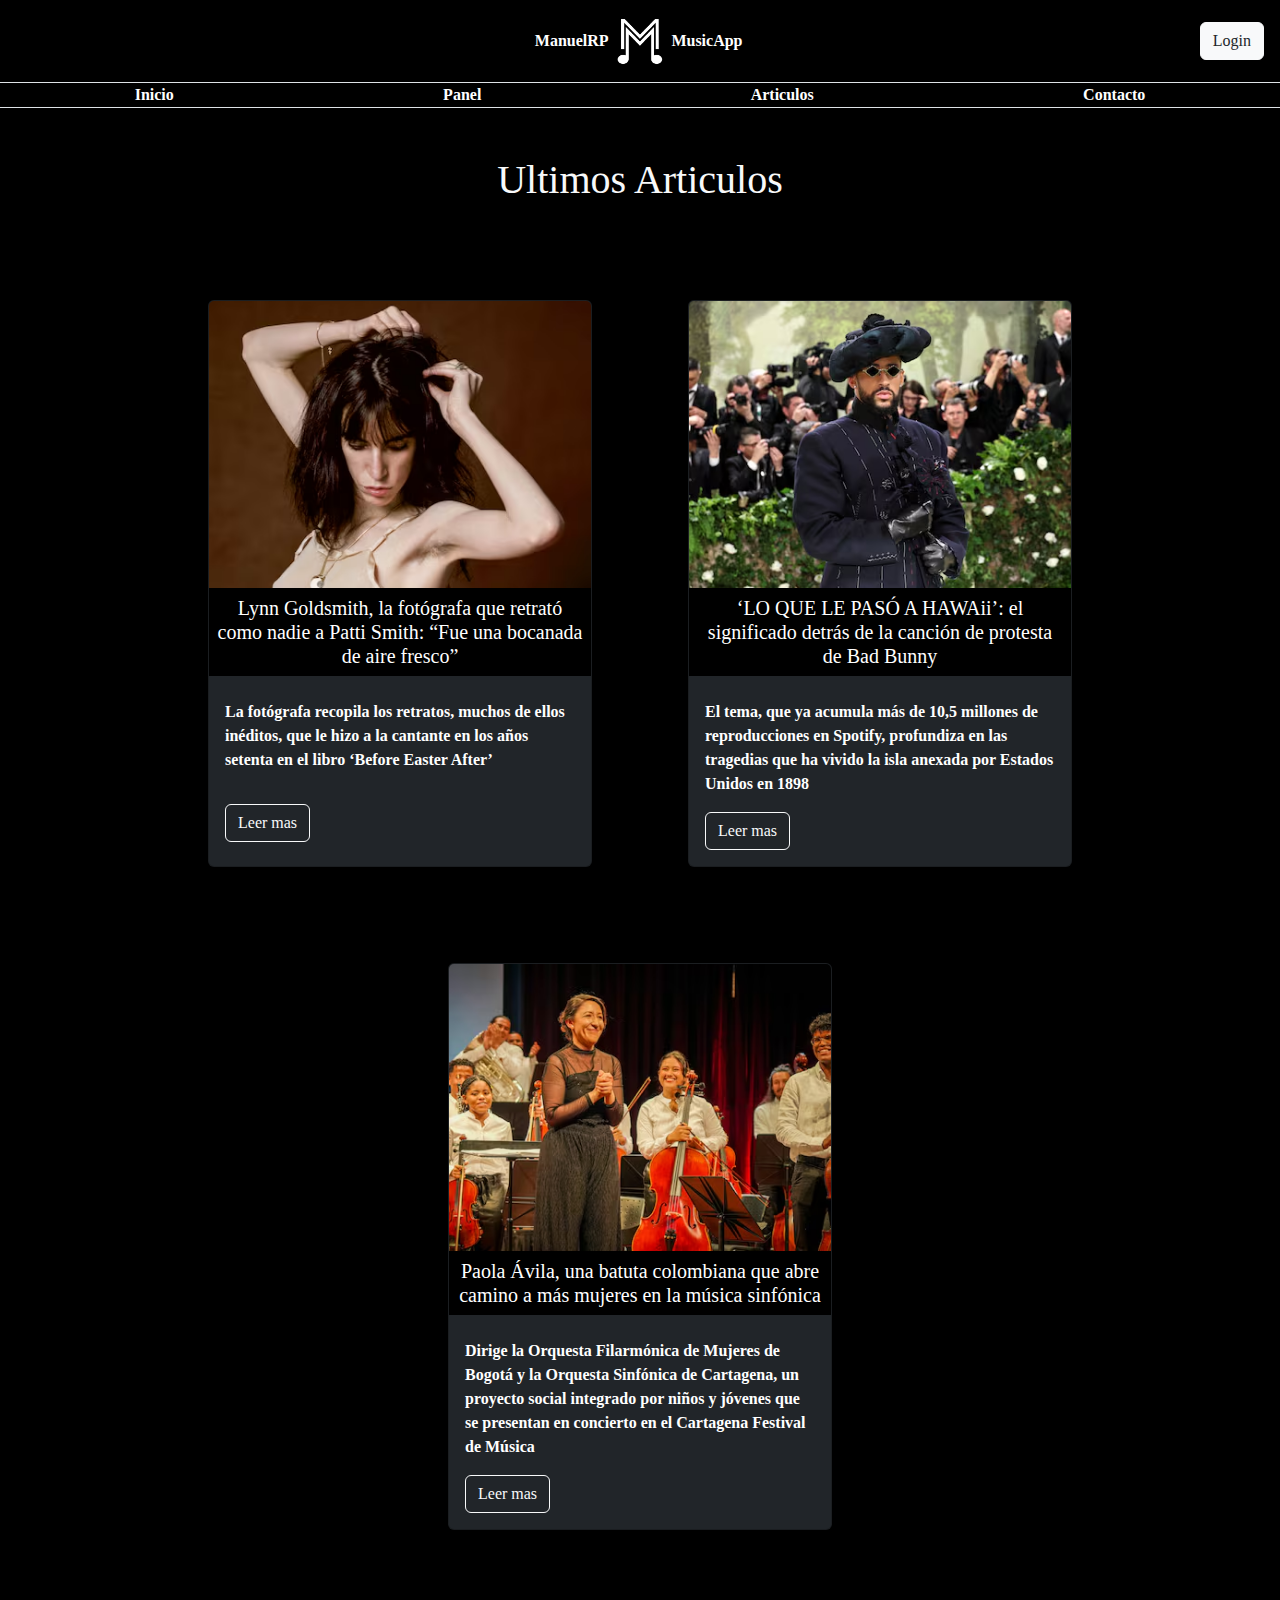
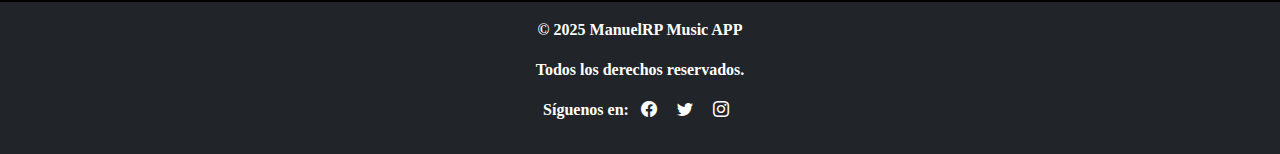
==== articulos.html @ 5cbef612 "Proyecto finalizado" ====
<!DOCTYPE html>
<html lang="en">
<head>
    <meta charset="UTF-8">
    <meta name="viewport" content="width=device-width, initial-scale=1.0">
    <title>Articulos</title>
    <link href="https://cdn.jsdelivr.net/npm/bootstrap@5.3.3/dist/css/bootstrap.min.css" rel="stylesheet">
    <link href="styles.css" rel="stylesheet">
    <link rel="stylesheet" href="https://cdn.jsdelivr.net/npm/bootstrap-icons@1.11.3/font/bootstrap-icons.min.css">
</head>
<body>
    <header class="d-flex justify-content-between align-items-center p-3 shadow-lg  border-bottom  ">

        <nav class="d-flex justify-content-between align-items-center w-100 h-100 ">
            <ul class="d-flex justify-content-between align-items-center list-unstyled m-0 w-100">
                <li class="nav-item"><a class="nav-link text-white" href="#"></a></li>
                <li class="nav-item"><a class="nav-link text-white" href="#">ManuelRP</a></li>
            </ul>
        </nav>
        <img style="height: 50px;" class="rounded mx-2"
            src="imagenes/Gemini_Generated_Image_ikzjtuikzjtuikzj-removebg-preview (3).png" alt="Logo">
        <nav class="d-flex justify-content-between align-items-center w-100 h-100">
            <ul class="d-flex justify-content-between align-items-center list-unstyled m-0 w-100">
                <li class="nav-item"><a class="nav-link text-white" href="#">MusicApp</a></li>

                <li class="btn btn-light nav-item"><a class="nav-link text-dark" href="login.html">Login</a></li>
            </ul>
        </nav>


    </header>
    <nav class="d-flex justify-content-around align-items-center w-100 h-100 border-bottom mx2 ">
        <ul class="d-flex justify-content-around align-items-center list-unstyled m-0 w-100">
            <li class="nav-item"><a class="nav-link text-white" href="index.html">Inicio</a></li>
            <li class="nav-item"><a class="nav-link text-white" href="vistaprevia.html">Panel</a></li>
            <li class="nav-item"><a class="nav-link text-white" href="#">Articulos</a></li>
            <li class="nav-item"><a class="nav-link text-white" href="contacto.html">Contacto</a></li>
        </ul>
    </nav>

    <h1 class="text-light m-5 d-flex justify-content-center">Ultimos Articulos</h1>

    <div class="col-12 d-flex flex-wrap justify-content-center">
        <div class="d-flex justify-content-center card m-5 bg-dark text-white" style="width: 24rem;">
            <img src="imagenes/articulos/X3DVZY3REBEX5IAEAN7FU53CKQ.avif " class="card-img-top" alt="Album Image">
            <div class="card-body p-0">
                <h5 class="card-title bg-black text-center p-2">Lynn Goldsmith, la fotógrafa que retrató como nadie a Patti Smith: “Fue una bocanada de aire fresco”</h5>
                <p class="card-text  p-3">La fotógrafa recopila los retratos, muchos de ellos inéditos, que le hizo a la cantante en los años setenta en el libro ‘Before Easter After’</p>
                <a href="articulos/articulo1.html" class="btn btn-outline-light mx-3 mb-3">Leer mas</a>
            </div>
        </div>
        <div class="card m-5 bg-dark text-white" style="width: 24rem;">
            <img src="imagenes/articulos/N4LJBERDIFHFDBNAQ56TUU7QDQ.avif" class="card-img-top" alt="Album Image">
            <div class="card-body p-0">
                <h5 class="card-title bg-black text-center p-2">‘LO QUE LE PASÓ A HAWAii’: el significado detrás de la canción de protesta de Bad Bunny</h5>
                <p class="card-text  p-3 mb-0">El tema, que ya acumula más de 10,5 millones de reproducciones en Spotify, profundiza en las tragedias que ha vivido la isla anexada por Estados Unidos en 1898</p>
                <a href="articulos/articulo2.html" class="btn btn-outline-light mx-3 mb-3">Leer mas</a>
            </div>
        </div>
        <div class="card m-5 bg-dark text-white" style="width: 24rem;">
            <img src="imagenes/articulos/RDFGGI43MND4RGNXGXQFCEMS6E.avif" class="card-img-top" alt="Album Image">
            <div class="card-body p-0">
                <h5 class="card-title bg-black text-center p-2">Paola Ávila, una batuta colombiana que abre camino a más mujeres en la música sinfónica</h5>
                <p class="card-text p-3 mb-0">Dirige la Orquesta Filarmónica de Mujeres de Bogotá y la Orquesta Sinfónica de Cartagena, un proyecto social integrado por niños y jóvenes que se presentan en concierto en el Cartagena Festival de Música</p>
                <a href="articulos/articulo3.html" class="btn btn-outline-light mx-3 mb-3">Leer mas</a>
            </div>
        </div>
    </div>
    <footer class="bg-dark text-white text-center p-3 mt-4">
        <p>&copy; 2025 ManuelRP Music APP</p>  <p>Todos los derechos reservados.</p>
        <p>Síguenos en:
            <a href="#" class="text-white mx-2"><i class="bi bi-facebook"></i></a>
            <a href="#" class="text-white mx-2"><i class="bi bi-twitter"></i></a>
            <a href="#" class="text-white mx-2"><i class="bi bi-instagram"></i></a>
        </p>
    </footer>
</body>
</html>
---- styles.css ----
* {
    font-family: "Montserrat", serif;
    font-weight: 600;
    font-style: normal;
}

body {
    background-color: black;
}

main {
    background-image: url(imagenes/fondo/4Cb2.gif);
    background-size: 40%;
    background-position: center;
    background-repeat: no-repeat;
    background-color: black;
    width: 100%;
}

.login {

    background-image: url(imagenes/fondo/8VvO.gif);
    background-position: center;
    background-repeat: no-repeat;
    background-color: black;
}

.quepiensas {

    background-image: url(imagenes/fondo/2MdY.gif);
    background-position: center;
    background-repeat: no-repeat;
    background-color: black;
    background-size: cover;
}

.carousel-item {
    transition: transform 0.6s ease, opacity 0.6s ease;
}

.masescuchadas {

    font-size: 1vw;
    background-image: url(imagenes/fondo/2MdY.gif);
    background-repeat: no-repeat;
    background-size: cover;

}

.artistasdelmomento {

    font-size: 1vw;
    background-image: url(imagenes/fondo/8VvO.gif);
    background-repeat: no-repeat;
    background-size: cover;
}

.carousel-item img {
    width: 100%;
    max-height: 500px;
    object-fit: cover;
}

.carousel-item.active,
.carousel-item-next,
.carousel-item-prev {
    display: block;
    transform: translateX(0);
}

.carousel-item-next,
.carousel-item-prev {
    position: absolute;
    top: 0;
    width: 100%;
    height: 100%;
    transform: translateX(100%);
}

.carousel-item-prev {
    transform: translateX(-100%);
}

.carousel-item-next.carousel-item-left,
.carousel-item-prev.carousel-item-right {
    transform: translateX(0);
}


@media (max-width: 900px) {
    main {
        background-image: url(imagenes/fondo/4Cb2.gif);
        background-size: cover;
    }

    .masescuchadas div p {

        display: none;

    }


    .artistasdelmomento div p {

        display: none;

    }
}
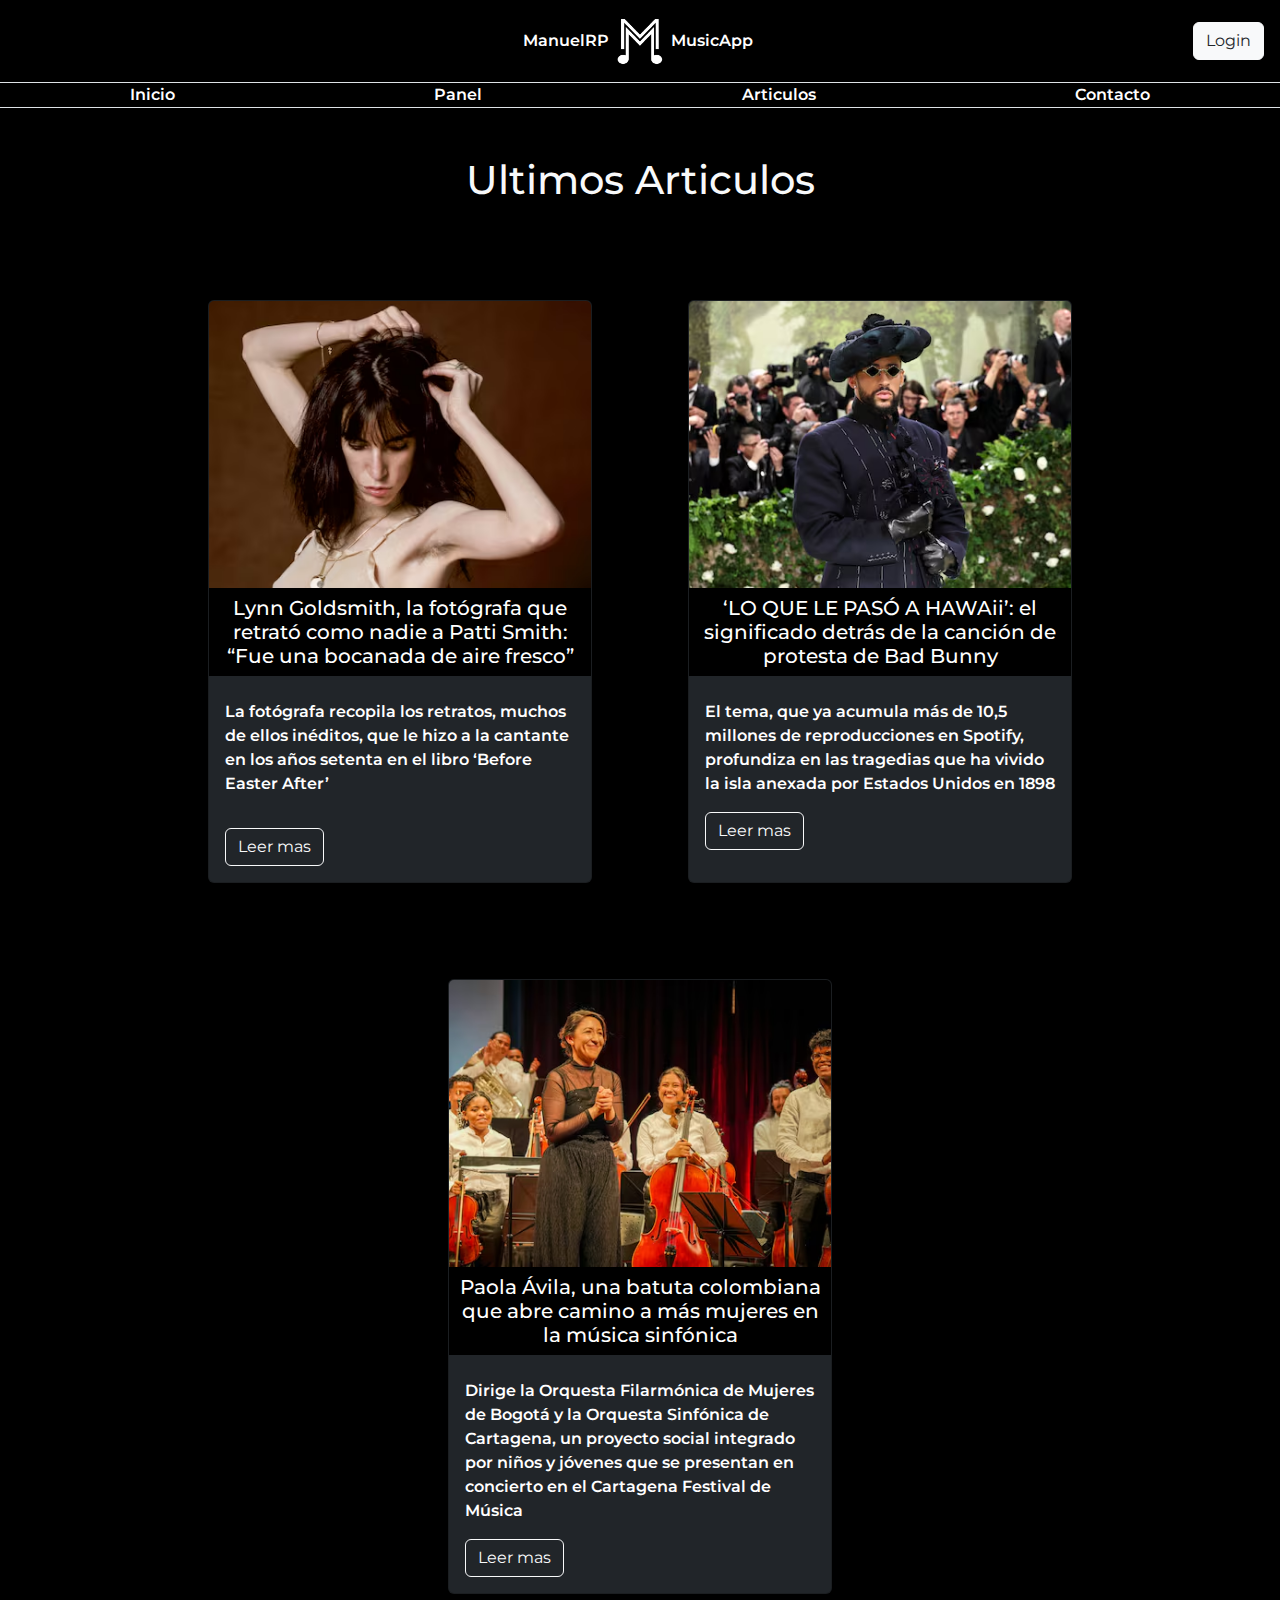
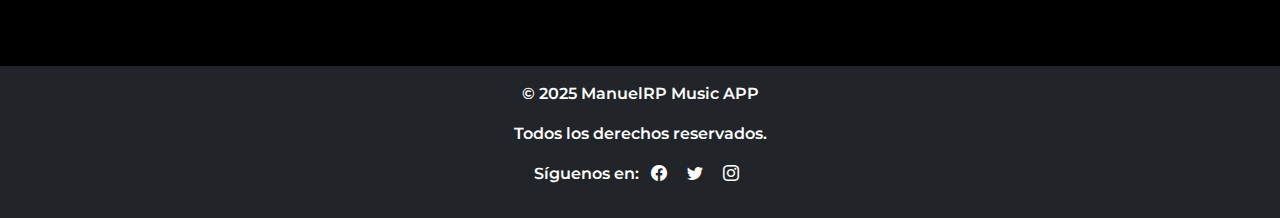
==== commit 799944b3: "Arreglados fallos menores del proyecto" ====
--- a/articulos.html
+++ b/articulos.html
@@ -1,5 +1,6 @@
 <!DOCTYPE html>
 <html lang="en">
+
 <head>
     <meta charset="UTF-8">
     <meta name="viewport" content="width=device-width, initial-scale=1.0">
@@ -7,7 +8,9 @@
     <link href="https://cdn.jsdelivr.net/npm/bootstrap@5.3.3/dist/css/bootstrap.min.css" rel="stylesheet">
     <link href="styles.css" rel="stylesheet">
     <link rel="stylesheet" href="https://cdn.jsdelivr.net/npm/bootstrap-icons@1.11.3/font/bootstrap-icons.min.css">
+    <link href="https://fonts.googleapis.com/css2?family=Montserrat:wght@400;700&display=swap" rel="stylesheet">
 </head>
+
 <body>
     <header class="d-flex justify-content-between align-items-center p-3 shadow-lg  border-bottom  ">
 
@@ -44,30 +47,38 @@
         <div class="d-flex justify-content-center card m-5 bg-dark text-white" style="width: 24rem;">
             <img src="imagenes/articulos/X3DVZY3REBEX5IAEAN7FU53CKQ.avif " class="card-img-top" alt="Album Image">
             <div class="card-body p-0">
-                <h5 class="card-title bg-black text-center p-2">Lynn Goldsmith, la fotógrafa que retrató como nadie a Patti Smith: “Fue una bocanada de aire fresco”</h5>
-                <p class="card-text  p-3">La fotógrafa recopila los retratos, muchos de ellos inéditos, que le hizo a la cantante en los años setenta en el libro ‘Before Easter After’</p>
+                <h5 class="card-title bg-black text-center p-2">Lynn Goldsmith, la fotógrafa que retrató como nadie a
+                    Patti Smith: “Fue una bocanada de aire fresco”</h5>
+                <p class="card-text  p-3">La fotógrafa recopila los retratos, muchos de ellos inéditos, que le hizo a la
+                    cantante en los años setenta en el libro ‘Before Easter After’</p>
                 <a href="articulos/articulo1.html" class="btn btn-outline-light mx-3 mb-3">Leer mas</a>
             </div>
         </div>
         <div class="card m-5 bg-dark text-white" style="width: 24rem;">
             <img src="imagenes/articulos/N4LJBERDIFHFDBNAQ56TUU7QDQ.avif" class="card-img-top" alt="Album Image">
             <div class="card-body p-0">
-                <h5 class="card-title bg-black text-center p-2">‘LO QUE LE PASÓ A HAWAii’: el significado detrás de la canción de protesta de Bad Bunny</h5>
-                <p class="card-text  p-3 mb-0">El tema, que ya acumula más de 10,5 millones de reproducciones en Spotify, profundiza en las tragedias que ha vivido la isla anexada por Estados Unidos en 1898</p>
+                <h5 class="card-title bg-black text-center p-2">‘LO QUE LE PASÓ A HAWAii’: el significado detrás de la
+                    canción de protesta de Bad Bunny</h5>
+                <p class="card-text  p-3 mb-0">El tema, que ya acumula más de 10,5 millones de reproducciones en
+                    Spotify, profundiza en las tragedias que ha vivido la isla anexada por Estados Unidos en 1898</p>
                 <a href="articulos/articulo2.html" class="btn btn-outline-light mx-3 mb-3">Leer mas</a>
             </div>
         </div>
         <div class="card m-5 bg-dark text-white" style="width: 24rem;">
             <img src="imagenes/articulos/RDFGGI43MND4RGNXGXQFCEMS6E.avif" class="card-img-top" alt="Album Image">
             <div class="card-body p-0">
-                <h5 class="card-title bg-black text-center p-2">Paola Ávila, una batuta colombiana que abre camino a más mujeres en la música sinfónica</h5>
-                <p class="card-text p-3 mb-0">Dirige la Orquesta Filarmónica de Mujeres de Bogotá y la Orquesta Sinfónica de Cartagena, un proyecto social integrado por niños y jóvenes que se presentan en concierto en el Cartagena Festival de Música</p>
+                <h5 class="card-title bg-black text-center p-2">Paola Ávila, una batuta colombiana que abre camino a más
+                    mujeres en la música sinfónica</h5>
+                <p class="card-text p-3 mb-0">Dirige la Orquesta Filarmónica de Mujeres de Bogotá y la Orquesta
+                    Sinfónica de Cartagena, un proyecto social integrado por niños y jóvenes que se presentan en
+                    concierto en el Cartagena Festival de Música</p>
                 <a href="articulos/articulo3.html" class="btn btn-outline-light mx-3 mb-3">Leer mas</a>
             </div>
         </div>
     </div>
     <footer class="bg-dark text-white text-center p-3 mt-4">
-        <p>&copy; 2025 ManuelRP Music APP</p>  <p>Todos los derechos reservados.</p>
+        <p>&copy; 2025 ManuelRP Music APP</p>
+        <p>Todos los derechos reservados.</p>
         <p>Síguenos en:
             <a href="#" class="text-white mx-2"><i class="bi bi-facebook"></i></a>
             <a href="#" class="text-white mx-2"><i class="bi bi-twitter"></i></a>
@@ -75,4 +86,5 @@
         </p>
     </footer>
 </body>
+
 </html>